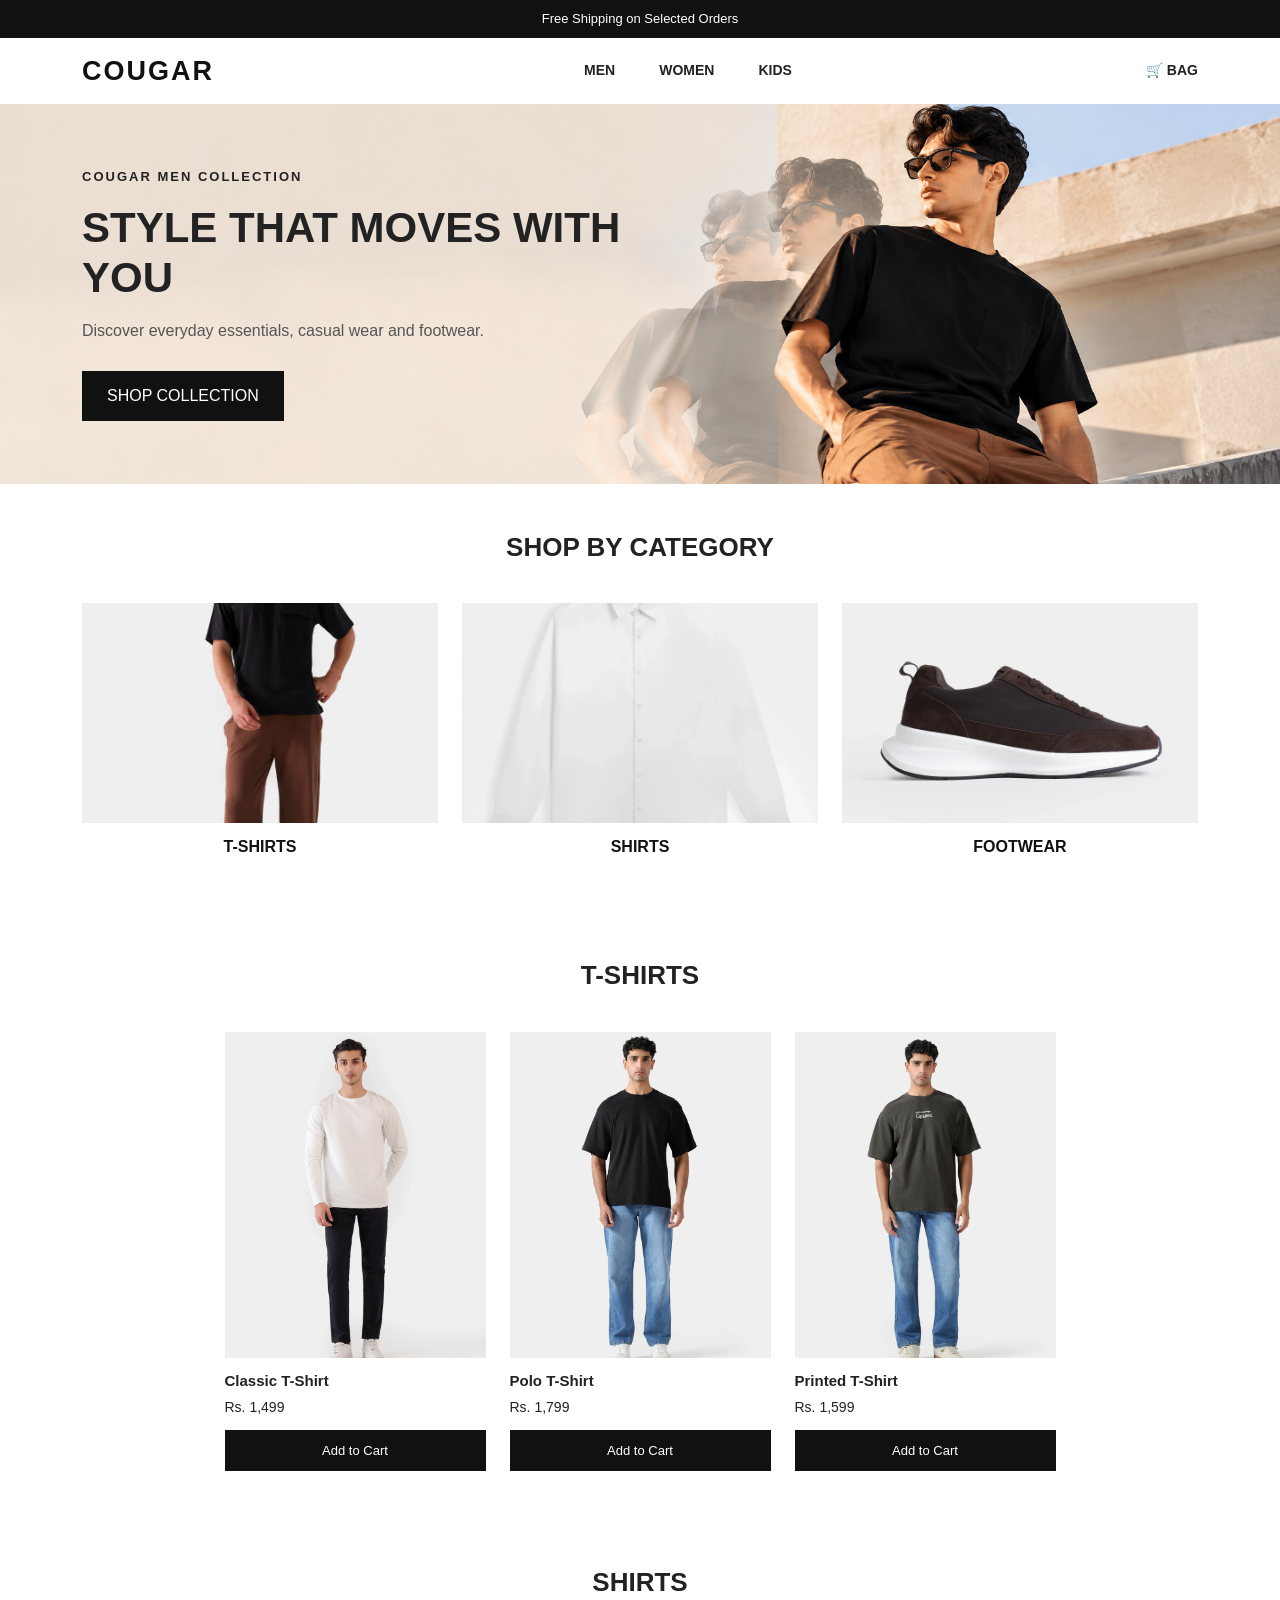
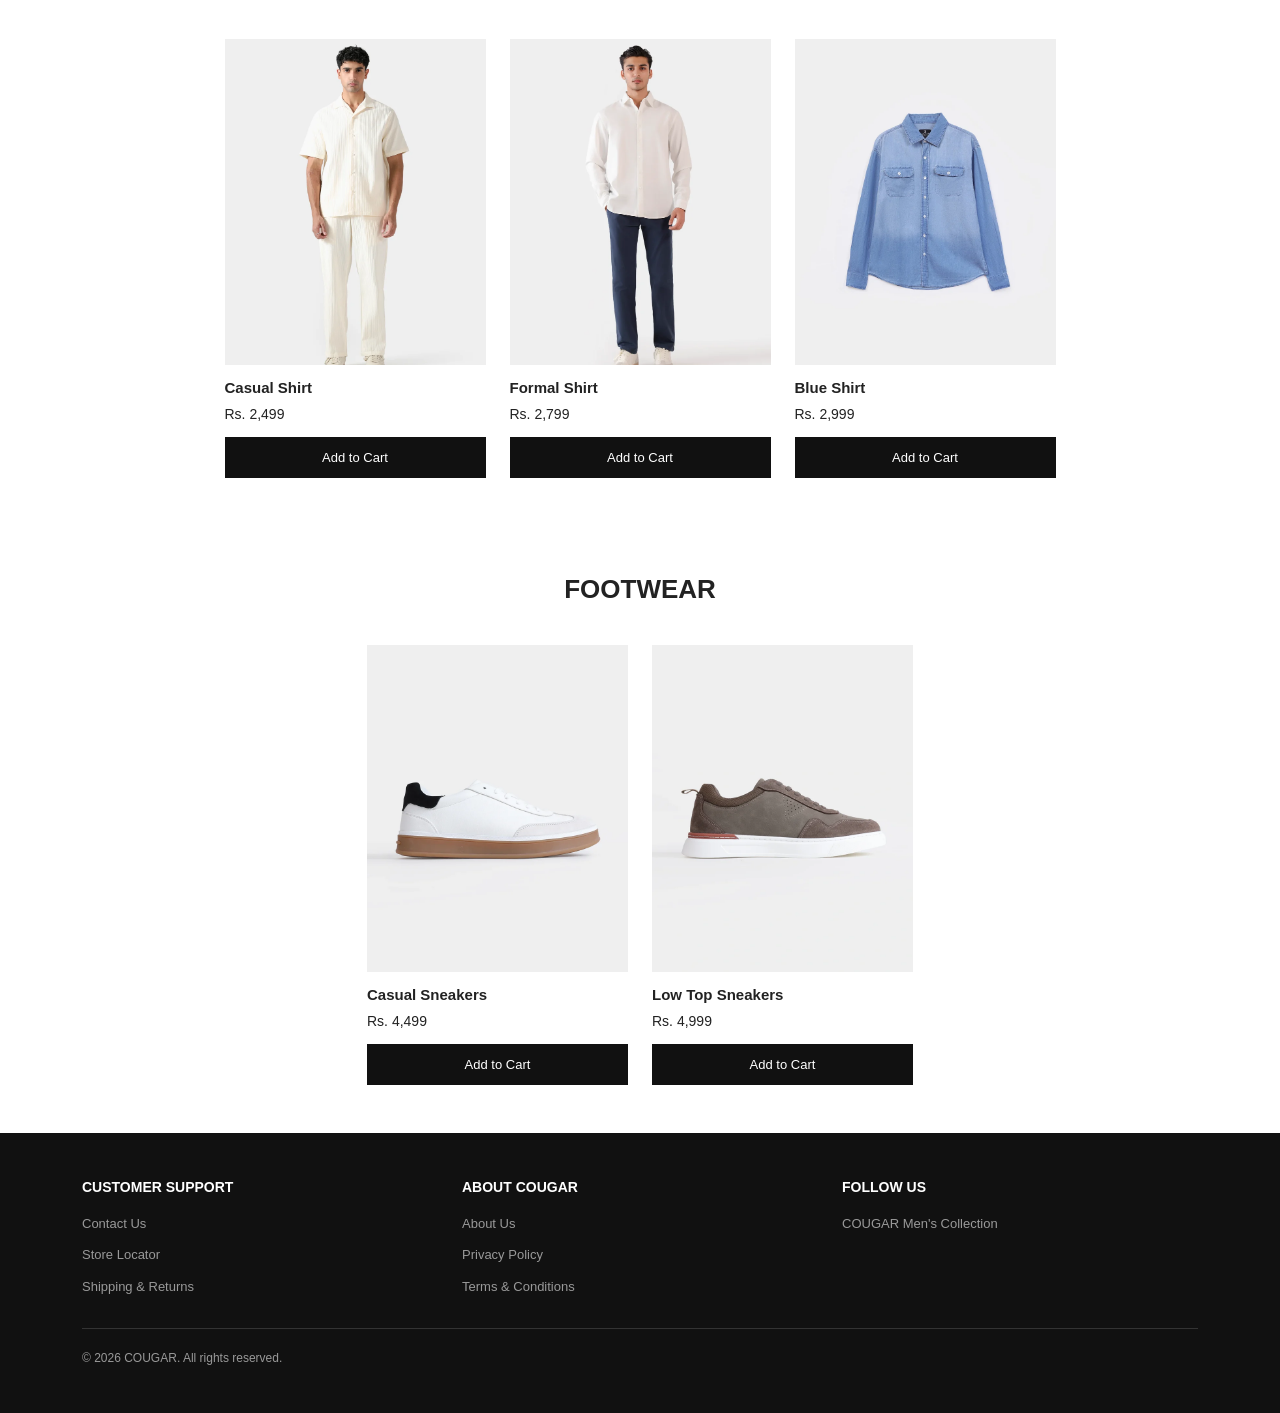
==== midterm-lab-exam/index.html @ 4d38f9f5 "midterm: baseline copy" ====
<!DOCTYPE html>
<html lang="en">
<head>
    <meta charset="UTF-8">
    <meta name="viewport" content="width=device-width, initial-scale=1.0">

    <title>Cougar Men | Online Store</title>

    <!-- Bootstrap CSS -->
    <link
        href="https://cdn.jsdelivr.net/npm/bootstrap@5.3.3/dist/css/bootstrap.min.css"
        rel="stylesheet"
    >

    <!-- Custom CSS -->
    <link rel="stylesheet" href="style.css">
</head>
<body>
    <!-- Announcement Bar -->
    <div class="announcement-bar text-center">
        Free Shipping on Selected Orders
    </div>
<!-- Header -->
<header>
    <nav class="navbar bg-white">
        <div class="container">

            <!-- Website Logo / Name -->
            <a class="navbar-brand fw-bold" href="index.html">
                COUGAR
            </a>

            <!-- Navigation Links -->
            <div class="main-navbar">
                <ul class="navbar-nav">

                    <li class="nav-item">
                        <a class="nav-link" href="#tshirts">MEN</a>

                    </li>

                    <li class="nav-item">
                        <a class="nav-link" href="#">WOMEN</a>
                    </li>

                    <li class="nav-item">
                        <a class="nav-link" href="#">KIDS</a>
                    </li>

                </ul>

                <!-- Cart -->
                <a class="cart-link" href="#" aria-label="Shopping cart">
                    🛒 BAG
                </a>
            </div>

        </div>
    </nav>
</header>

    
<!-- Hero Section -->
<section class="hero-section">
    <div class="container">
        <div class="hero-content">
            <p class="hero-label">COUGAR MEN COLLECTION</p>

            <h1>STYLE THAT MOVES WITH YOU</h1>

            <p class="hero-description">
                Discover everyday essentials, casual wear and footwear.
            </p>

            <a href="#products" class="btn shop-btn">
                SHOP COLLECTION
            </a>
        </div>
    </div>
</section>

<!-- Product Categories -->
<section class="categories-section container py-5" id="products">
    <h2 class="section-heading text-center">SHOP BY CATEGORY</h2>

    <div class="row g-4 mt-3">

        <div class="col-6 col-md-4">
            <!-- T-Shirts -->
            <a href="#tshirts" class="category-card">
                <div class="category-image category-tshirts"></div>
                <h3>T-SHIRTS</h3>
            </a>
        </div>

        <div class="col-6 col-md-4">
            <a href="#shirts" class="category-card">
                <div class="category-image category-shirts"></div>
                <h3>SHIRTS</h3>
            </a>
        </div>

        <div class="col-6 col-md-4">
            <a href="#footwear" class="category-card">
                <div class="category-image category-shoes"></div>
                <h3>FOOTWEAR</h3>
            </a>
        </div>

    </div>
</section>




<!-- T-Shirts Section -->
<section class="products-section container py-5" id="tshirts">
    <h2 class="section-heading text-center">T-SHIRTS</h2>

    <div class="row g-4 mt-3">

        <div class="col-6 col-md-4 col-lg-3">
            <article class="product-card">
                <a href="product.html">
                    <img src="Images/T-shirt.webp"
                         class="product-image" alt="Classic T-Shirt">
                </a>
                <h3>Classic T-Shirt</h3>
                <p>Rs. 1,499</p>
                <button class="add-cart-btn">Add to Cart</button>
            </article>
        </div>

        <div class="col-6 col-md-4 col-lg-3">
            <article class="product-card">
                <img src="Images/T-shirt1.webp" class="product-image" alt="Polo T-Shirt">
                <h3>Polo T-Shirt</h3>
                <p>Rs. 1,799</p>
                <button class="add-cart-btn">Add to Cart</button>
            </article>
        </div>

        <div class="col-6 col-md-4 col-lg-3">
            <article class="product-card">
                <img src="Images/T-shirt2.webp" class="product-image" alt="Printed T-Shirt">
                <h3>Printed T-Shirt</h3>
                <p>Rs. 1,599</p>
                <button class="add-cart-btn">Add to Cart</button>
            </article>
        </div>

    </div>
</section>

<!-- Shirts Section -->
<section class="products-section container py-5" id="shirts">
    <h2 class="section-heading text-center">SHIRTS</h2>

    <div class="row g-4 mt-3">

        <div class="col-6 col-md-4 col-lg-3">
            <article class="product-card">
                <img src="Images/Shirt2.webp" class="product-image" alt="Casual Shirt">
                <h3>Casual Shirt</h3>
                <p>Rs. 2,499</p>
                <button class="add-cart-btn">Add to Cart</button>
            </article>
        </div>

        <div class="col-6 col-md-4 col-lg-3">
            <article class="product-card">
                <img src="Images/Shirt1.webp" class="product-image" alt="Formal Shirt">
                <h3>Formal Shirt</h3>
                <p>Rs. 2,799</p>
                <button class="add-cart-btn">Add to Cart</button>
            </article>
        </div>

        <div class="col-6 col-md-4 col-lg-3">
            <article class="product-card">
                <img src="Images/Shirt.webp" class="product-image" alt="Blue Shirt">
                <h3>Blue Shirt</h3>
                <p>Rs. 2,999</p>
                <button class="add-cart-btn">Add to Cart</button>
            </article>
        </div>

    </div>
</section>

<!-- Footwear Section -->
<section class="products-section container py-5" id="footwear">
    <h2 class="section-heading text-center">FOOTWEAR</h2>

    <div class="row g-4 mt-3">

        <div class="col-6 col-md-4 col-lg-3">
            <article class="product-card">
            <img src="Images/Sneaker.webp" class="product-image" alt="Casual Sneakers">
                <h3>Casual Sneakers</h3>
                <p>Rs. 4,499</p>
                <button class="add-cart-btn">Add to Cart</button>
            </article>
        </div>

        <div class="col-6 col-md-4 col-lg-3">
            <article class="product-card">
                <img src="Images/Sneaker1.webp" class="product-image" alt="Low Top Sneakers">
                <h3>Low Top Sneakers</h3>
                <p>Rs. 4,999</p>
                <button class="add-cart-btn">Add to Cart</button>
            </article>
        </div>

    </div>
</section>

<!-- Footer -->
<footer class="site-footer">
    <div class="container py-4">
        <div class="row g-4">

            <!-- Customer Support -->
            <div class="col-6 col-md-4">
                <h3 class="footer-heading">CUSTOMER SUPPORT</h3>
                <a href="#" class="footer-link">Contact Us</a>
                <a href="#" class="footer-link">Store Locator</a>
                <a href="#" class="footer-link">Shipping & Returns</a>
            </div>

            <!-- About Cougar -->
            <div class="col-6 col-md-4">
                <h3 class="footer-heading">ABOUT COUGAR</h3>
                <a href="#" class="footer-link">About Us</a>
                <a href="#" class="footer-link">Privacy Policy</a>
                <a href="#" class="footer-link">Terms & Conditions</a>
            </div>

            <!-- Copyright -->
            <div class="col-12 col-md-4">
                <h3 class="footer-heading">FOLLOW US</h3>
                <p class="footer-text">COUGAR Men's Collection</p>
            </div>

        </div>

        <div class="footer-bottom">
            <p>&copy; 2026 COUGAR. All rights reserved.</p>
        </div>
    </div>
</footer>

</body>
</html>
---- midterm-lab-exam/style.css ----
/* General page styling */
body {
    margin: 0;
    font-family: Arial, sans-serif;
    color: #222;
}

/* Announcement bar */
.announcement-bar {
    background-color: #111;
    color: white;
    padding: 9px 10px;
    font-size: 13px;
}

/* Website name */
.navbar-brand {
    font-size: 27px;
    letter-spacing: 2px;
    color: #111;
}

/* Navigation links */
.navbar-nav .nav-link {
    color: #222;
    font-size: 14px;
    font-weight: 600;
    margin: 0 10px;
}
/* Hover effect */
.navbar-nav .nav-link:hover {
    color: #777;
}

/* Navbar layout without JavaScript */
.navbar .container {
    display: flex;
    align-items: center;
    justify-content: space-between;
}

.main-navbar {
    display: flex;
    align-items: center;
    flex: 1;
}

.main-navbar .navbar-nav {
    display: flex;
    flex-direction: row;
    gap: 24px;
    margin: 0 auto;
}


/* Mobile navbar */
@media (max-width: 767px) {
    .navbar .container {
        flex-wrap: wrap;
        row-gap: 12px;
    }

    .main-navbar {
        flex-basis: 100%;
        flex-wrap: wrap;
        justify-content: space-between;
        gap: 10px;
    }

    .main-navbar .navbar-nav {
        flex-wrap: wrap;
        gap: 12px;
    }

    .main-navbar .nav-link {
        padding: 6px 0;
    }
}

/* Cart link */
.cart-link {
    text-decoration: none;
    color: #222;
    font-size: 14px;
    font-weight: 600;
    white-space: nowrap;
}


/* Hero section */

.hero-section {
    background-image: url("Images/Hero.png");
    background-size: cover;
    background-position: center;
    background-repeat: no-repeat;
    min-height: 380px;
    padding: 50px 0;

    display: flex;
    align-items: center;
}


.hero-content {
    max-width: 600px;
}

.hero-label {
    font-size: 13px;
    font-weight: bold;
    letter-spacing: 2px;
}

.hero-content h1 {
    font-size: 42px;
    font-weight: 800;
    margin: 15px 0;
}

.hero-description {
    font-size: 16px;
    color: #555;
}

.shop-btn {
    background-color: #111;
    color: white;
    padding: 12px 24px;
    border-radius: 0;
    margin-top: 12px;
}

.shop-btn:hover {
    background-color: #444;
    color: white;
}

/* Category section */
.section-heading {
    font-size: 26px;
    font-weight: bold;
}

.category-card {
    display: block;
    color: #111;
    text-decoration: none;
    text-align: center;
}


.category-image {
    height: 220px;
    background-color: #eee;
    background-size: 100%;
    background-repeat: no-repeat;
    background-position: center;
    transition: background-size 0.4s ease;
}

.category-card:hover .category-image {
    background-size: 90%;
}

.category-tshirts {
    background-image: url("Images/T-shirt(C).webp");
}

.category-shirts {
    background-image: url("Images/Shirt(C).webp");
}

.category-shoes {
    background-image: url("Images/Sneaker(C).webp");
}

.category-card h3 {
    font-size: 16px;
    font-weight: bold;
    margin-top: 14px;
}



/* Responsive adjustments */
@media (max-width: 767px) {
    .hero-section {
        padding: 65px 0;
        min-height: 300px;
    }

    .hero-content h1 {
        font-size: 30px;
    }

    .hero-description {
        font-size: 14px;
    }

    .category-image {
        height: 170px;
    }

    .section-heading {
        font-size: 22px;
    }
}


/* Product listing section */
.products-section {
    padding-top: 40px;
    padding-bottom: 60px;
}

/* Individual product card */
.product-card {
    height: 100%;
    text-align: left;
}

/* Product image */
.product-image {
    display: block;
    width: 100%;
    aspect-ratio: 4 / 5;
    object-fit: cover;
    margin-bottom: 14px;
    transition: opacity 0.3s ease;
}

.product-image:hover {
    opacity: 0.8;
}

/* Product name */
.product-card h3 {
    font-size: 15px;
    font-weight: 600;
    margin-bottom: 7px;
}

/* Product price */
.product-card p {
    font-size: 14px;
    margin-bottom: 12px;
}

/* Add to Cart button */
.add-cart-btn {
    width: 100%;
    border: 1px solid #111;
    border-radius: 0;
    background-color: #111;
    color: white;
    padding: 10px 8px;
    font-size: 13px;
}

.add-cart-btn:hover {
    background-color: white;
    color: #111;
}

/* Mobile adjustments */
@media (max-width: 575px) {
    .product-card h3 {
        font-size: 13px;
    }

    .add-cart-btn {
        font-size: 12px;
        padding: 8px 4px;
    }
}

/* Center product cards under each heading */
.products-section .row {
    justify-content: center;
}


/* Product detail page */
.detail-product-image {
    display: block;
    width: 100%;
    max-height: 600px;
    object-fit: contain;
    background-color: #f5f5f5;
}

.product-category-label {
    font-size: 12px;
    letter-spacing: 1.5px;
    color: #666;
    margin-bottom: 14px;
}

.detail-product-title {
    font-size: 32px;
    font-weight: 700;
    margin-bottom: 12px;
}

.detail-product-price {
    font-size: 21px;
    font-weight: 600;
    margin-bottom: 20px;
}

.detail-product-description {
    line-height: 1.8;
    color: #555;
    margin-bottom: 24px;
}

.quantity-label {
    display: block;
    font-size: 14px;
    font-weight: 600;
    margin-bottom: 8px;
}

.quantity-select {
    display: block;
    width: 100%;
    max-width: 120px;
    padding: 10px;
    border: 1px solid #aaa;
    background-color: white;
    margin-bottom: 20px;
}

.detail-cart-btn {
    display: block;
    max-width: 400px;
    padding: 14px;
    margin-bottom: 18px;
}

.back-to-shop {
    display: inline-block;
    color: #222;
    text-decoration: none;
    font-size: 14px;
}

.back-to-shop:hover {
    text-decoration: underline;
}

.site-footer {
    padding: 22px 12px;
    background-color: #111;
    color: white;
    font-size: 13px;
    margin: 0;
}
    

@media (max-width: 767px) {
    .detail-product-title {
        font-size: 26px;
    }

    .product-detail-section {
        padding-top: 25px !important;
    }
}

.footer-heading {
    font-size: 14px;
    font-weight: 600;
    margin-bottom: 18px;
}

.footer-link {
    display: block;
    color: #999;
    text-decoration: none;
    font-size: 13px;
    margin-bottom: 12px;
}

.footer-link:hover {
    color: white;
}

.footer-text {
    color: #999;
    font-size: 13px;
}

.footer-bottom {
    border-top: 1px solid #333;
    margin-top: 20px;
    padding-top: 20px;
    color: #999;
    font-size: 12px;
}

.footer-bottom p {
    margin-bottom: 0;
}
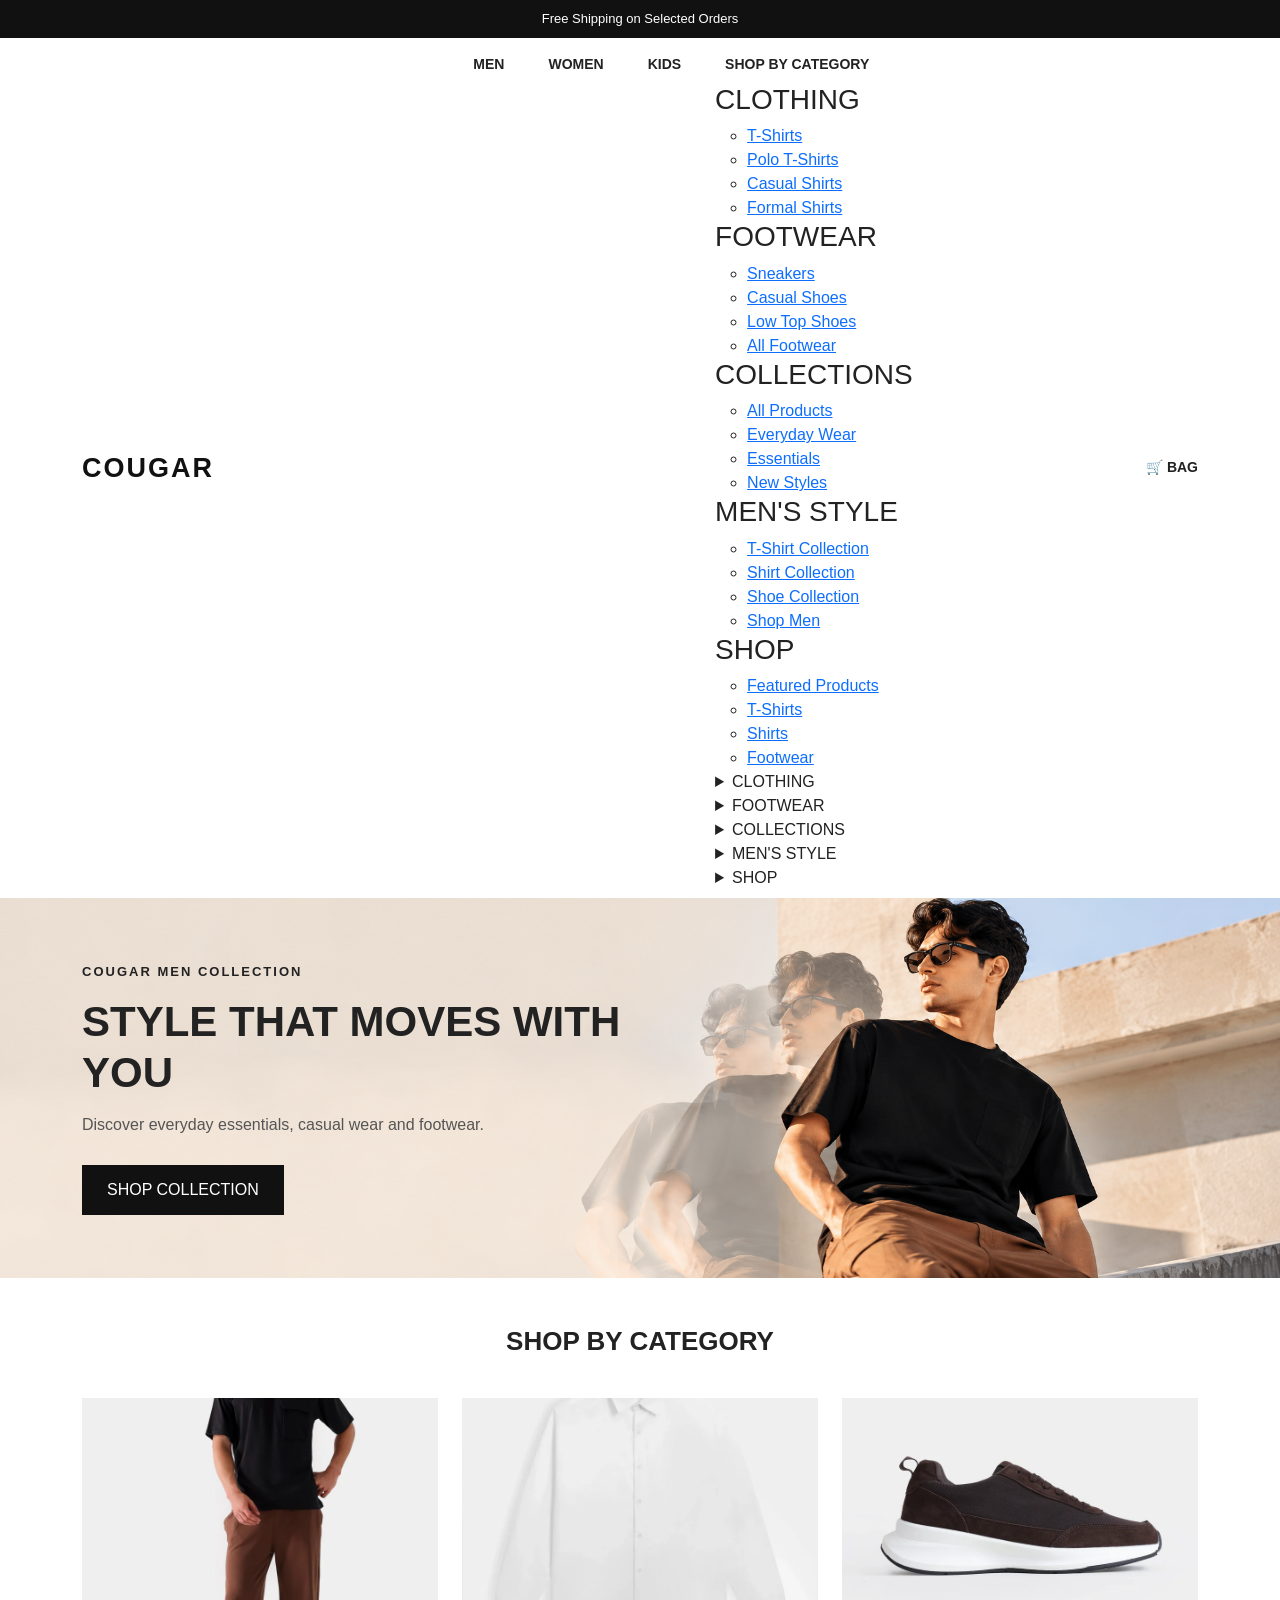
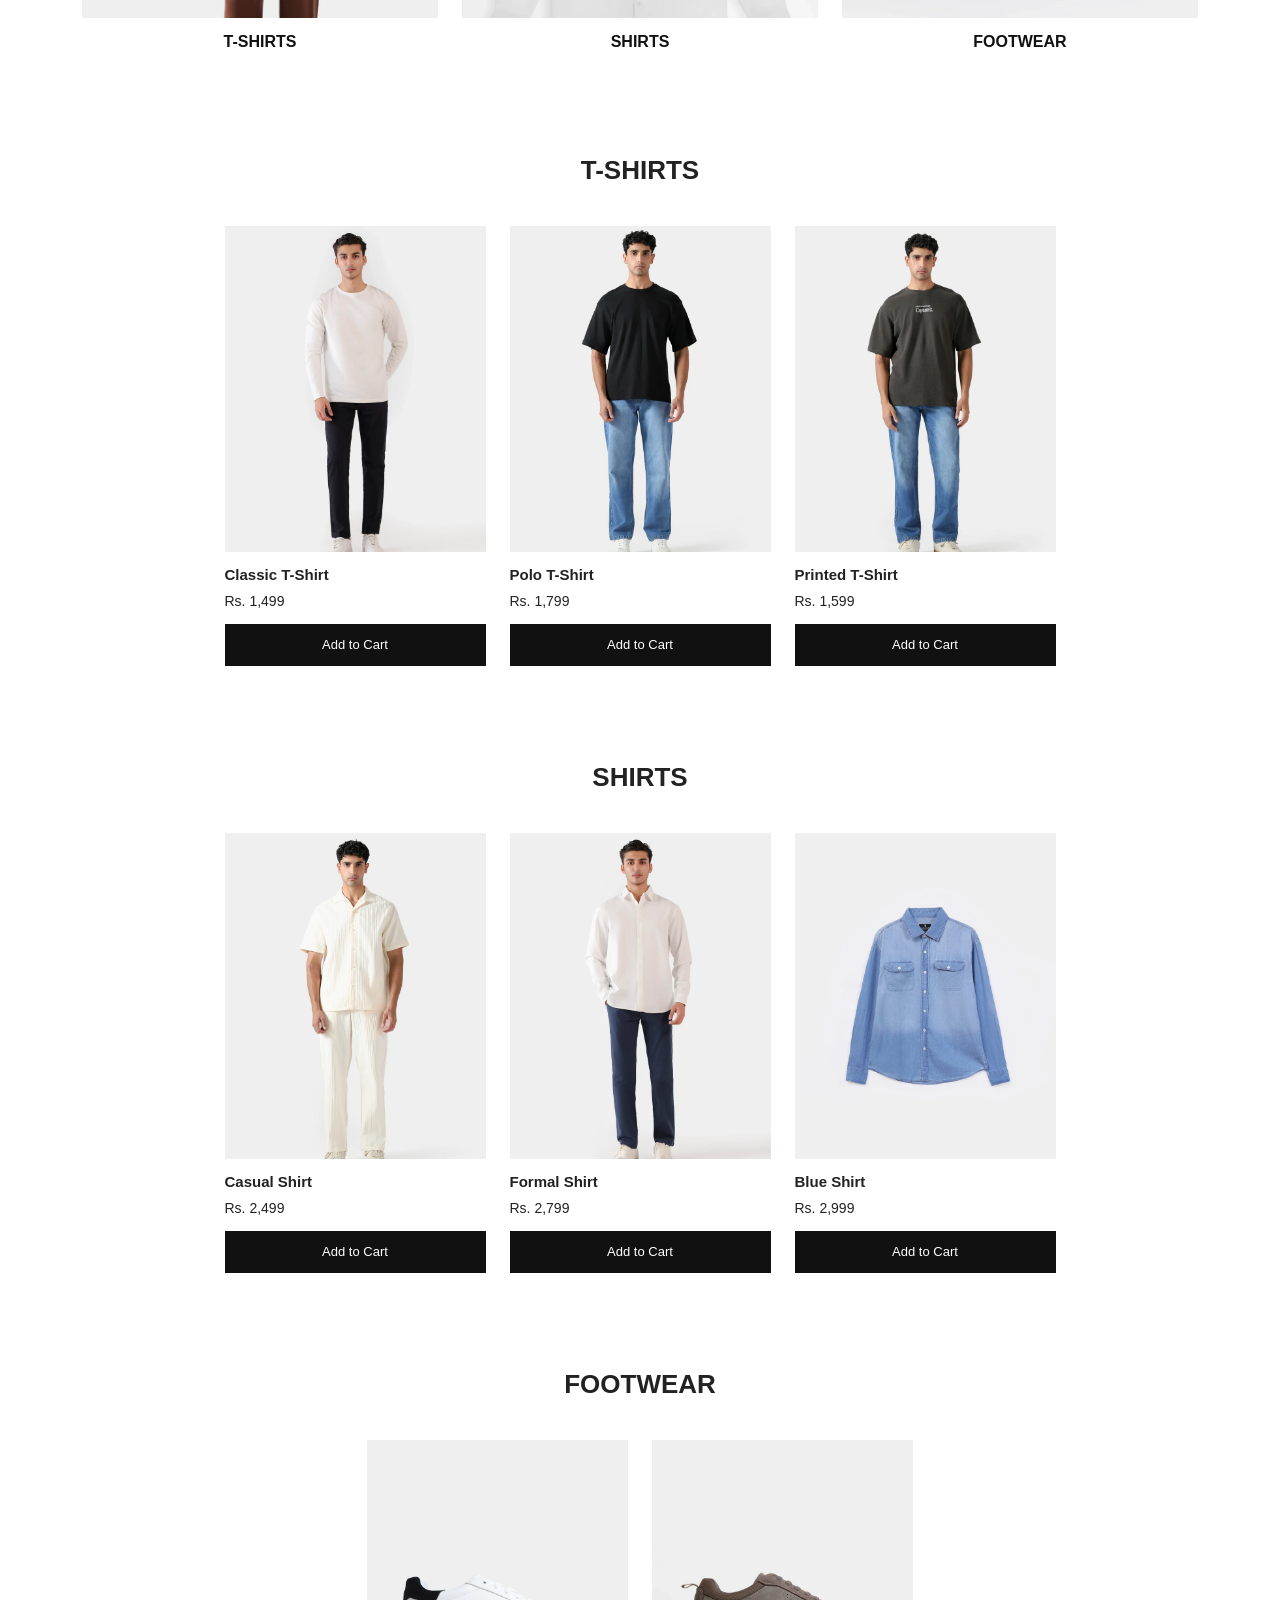
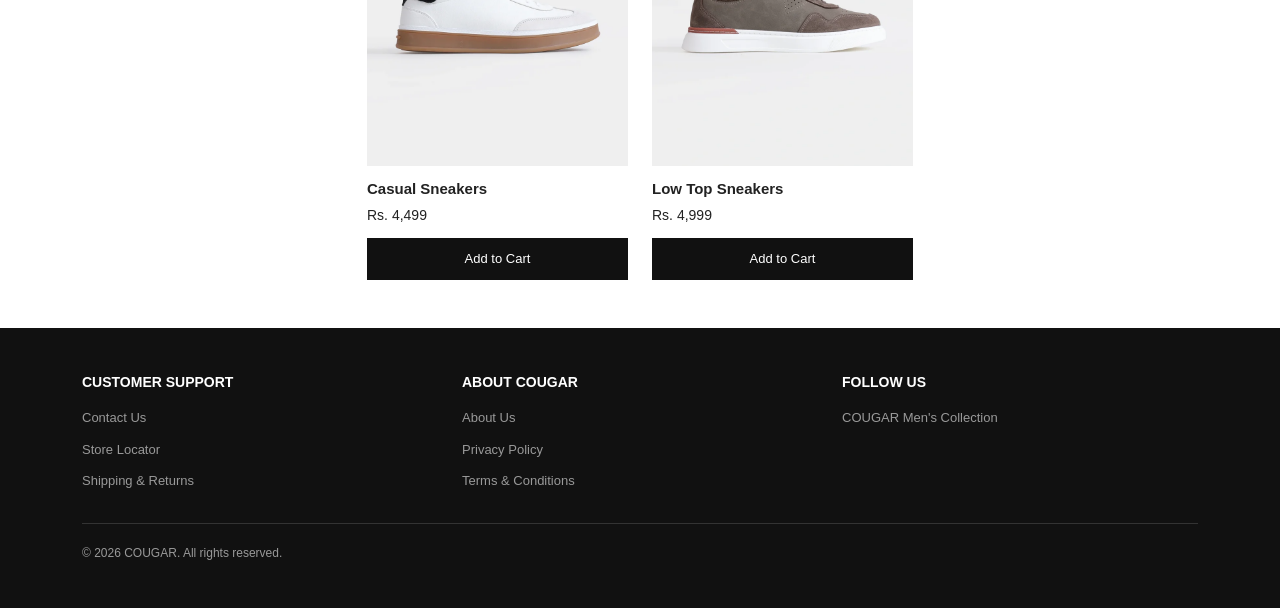
==== commit d556a34b: "midterm: add mega-menu structure" ====
--- a/midterm-lab-exam/index.html
+++ b/midterm-lab-exam/index.html
@@ -20,23 +20,23 @@
     <div class="announcement-bar text-center">
         Free Shipping on Selected Orders
     </div>
+
 <!-- Header -->
 <header>
     <nav class="navbar bg-white">
         <div class="container">
 
-            <!-- Website Logo / Name -->
+            <!-- Website Logo -->
             <a class="navbar-brand fw-bold" href="index.html">
                 COUGAR
             </a>
 
-            <!-- Navigation Links -->
+            <!-- Navigation -->
             <div class="main-navbar">
                 <ul class="navbar-nav">
 
                     <li class="nav-item">
                         <a class="nav-link" href="#tshirts">MEN</a>
-
                     </li>
 
                     <li class="nav-item">
@@ -47,10 +47,128 @@
                         <a class="nav-link" href="#">KIDS</a>
                     </li>
 
+                    <!-- Mega-menu -->
+                    <li class="nav-item mega-menu-item">
+                        <a class="nav-link" href="#shop-categories">
+                            SHOP BY CATEGORY
+                        </a>
+
+                        <!-- Desktop mega-menu -->
+                        <div class="mega-menu-panel" id="shop-categories">
+
+                            <div class="mega-menu-column">
+                                <h3>CLOTHING</h3>
+                                <ul>
+                                    <li><a href="#tshirts">T-Shirts</a></li>
+                                    <li><a href="#tshirts">Polo T-Shirts</a></li>
+                                    <li><a href="#shirts">Casual Shirts</a></li>
+                                    <li><a href="#shirts">Formal Shirts</a></li>
+                                </ul>
+                            </div>
+
+                            <div class="mega-menu-column">
+                                <h3>FOOTWEAR</h3>
+                                <ul>
+                                    <li><a href="#footwear">Sneakers</a></li>
+                                    <li><a href="#footwear">Casual Shoes</a></li>
+                                    <li><a href="#footwear">Low Top Shoes</a></li>
+                                    <li><a href="#footwear">All Footwear</a></li>
+                                </ul>
+                            </div>
+
+                            <div class="mega-menu-column">
+                                <h3>COLLECTIONS</h3>
+                                <ul>
+                                    <li><a href="#products">All Products</a></li>
+                                    <li><a href="#tshirts">Everyday Wear</a></li>
+                                    <li><a href="#shirts">Essentials</a></li>
+                                    <li><a href="#footwear">New Styles</a></li>
+                                </ul>
+                            </div>
+
+                            <div class="mega-menu-column">
+                                <h3>MEN'S STYLE</h3>
+                                <ul>
+                                    <li><a href="#tshirts">T-Shirt Collection</a></li>
+                                    <li><a href="#shirts">Shirt Collection</a></li>
+                                    <li><a href="#footwear">Shoe Collection</a></li>
+                                    <li><a href="#products">Shop Men</a></li>
+                                </ul>
+                            </div>
+
+                            <div class="mega-menu-column">
+                                <h3>SHOP</h3>
+                                <ul>
+                                    <li><a href="#products">Featured Products</a></li>
+                                    <li><a href="#tshirts">T-Shirts</a></li>
+                                    <li><a href="#shirts">Shirts</a></li>
+                                    <li><a href="#footwear">Footwear</a></li>
+                                </ul>
+                            </div>
+
+                        </div>
+
+                        <!-- Mobile accordion -->
+                        <div class="mega-menu-mobile">
+
+                            <details>
+                                <summary>CLOTHING</summary>
+                                <ul>
+                                    <li><a href="#tshirts">T-Shirts</a></li>
+                                    <li><a href="#tshirts">Polo T-Shirts</a></li>
+                                    <li><a href="#shirts">Casual Shirts</a></li>
+                                    <li><a href="#shirts">Formal Shirts</a></li>
+                                </ul>
+                            </details>
+
+                            <details>
+                                <summary>FOOTWEAR</summary>
+                                <ul>
+                                    <li><a href="#footwear">Sneakers</a></li>
+                                    <li><a href="#footwear">Casual Shoes</a></li>
+                                    <li><a href="#footwear">Low Top Shoes</a></li>
+                                    <li><a href="#footwear">All Footwear</a></li>
+                                </ul>
+                            </details>
+
+                            <details>
+                                <summary>COLLECTIONS</summary>
+                                <ul>
+                                    <li><a href="#products">All Products</a></li>
+                                    <li><a href="#tshirts">Everyday Wear</a></li>
+                                    <li><a href="#shirts">Essentials</a></li>
+                                    <li><a href="#footwear">New Styles</a></li>
+                                </ul>
+                            </details>
+
+                            <details>
+                                <summary>MEN'S STYLE</summary>
+                                <ul>
+                                    <li><a href="#tshirts">T-Shirt Collection</a></li>
+                                    <li><a href="#shirts">Shirt Collection</a></li>
+                                    <li><a href="#footwear">Shoe Collection</a></li>
+                                    <li><a href="#products">Shop Men</a></li>
+                                </ul>
+                            </details>
+
+                            <details>
+                                <summary>SHOP</summary>
+                                <ul>
+                                    <li><a href="#products">Featured Products</a></li>
+                                    <li><a href="#tshirts">T-Shirts</a></li>
+                                    <li><a href="#shirts">Shirts</a></li>
+                                    <li><a href="#footwear">Footwear</a></li>
+                                </ul>
+                            </details>
+
+                        </div>
+                    </li>
+
                 </ul>
 
                 <!-- Cart -->
-                <a class="cart-link" href="#" aria-label="Shopping cart">
+                <a class="cart-link" href="checkout.html"
+                   aria-label="Shopping cart">
                     🛒 BAG
                 </a>
             </div>
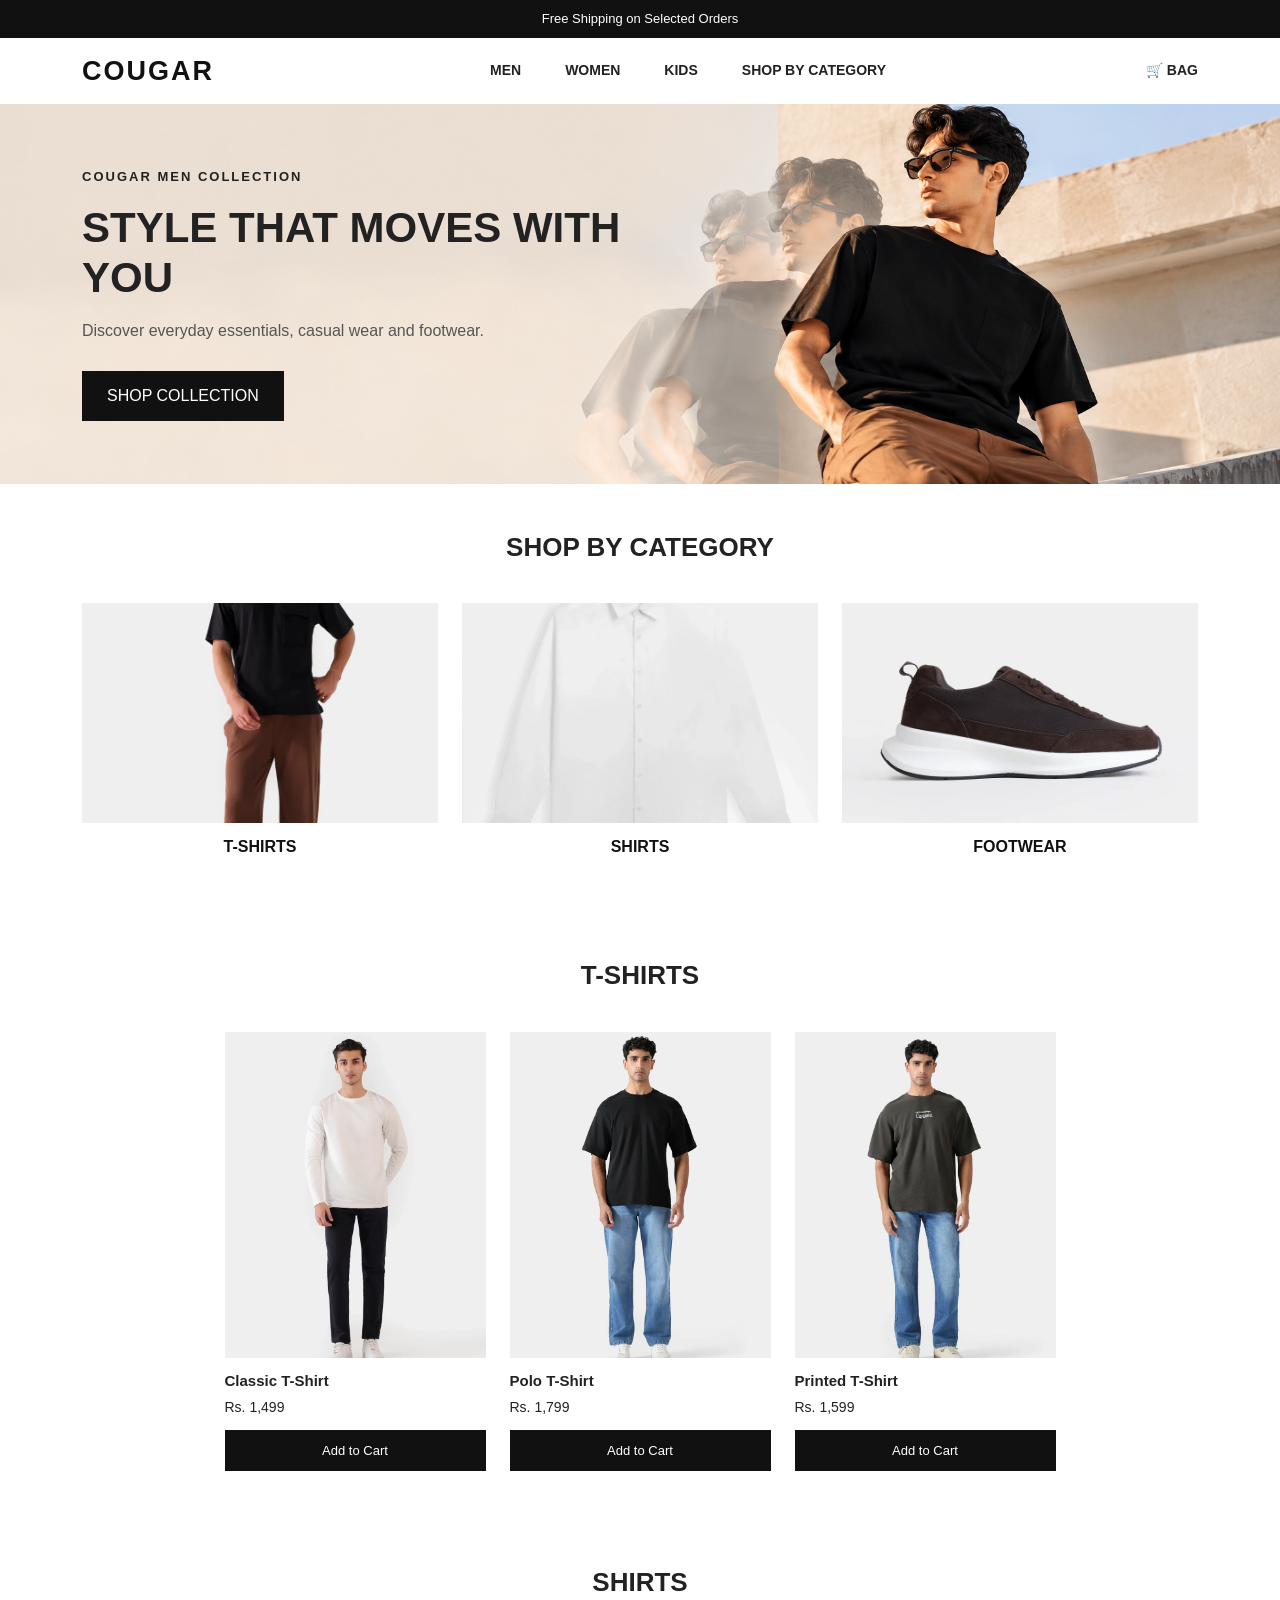
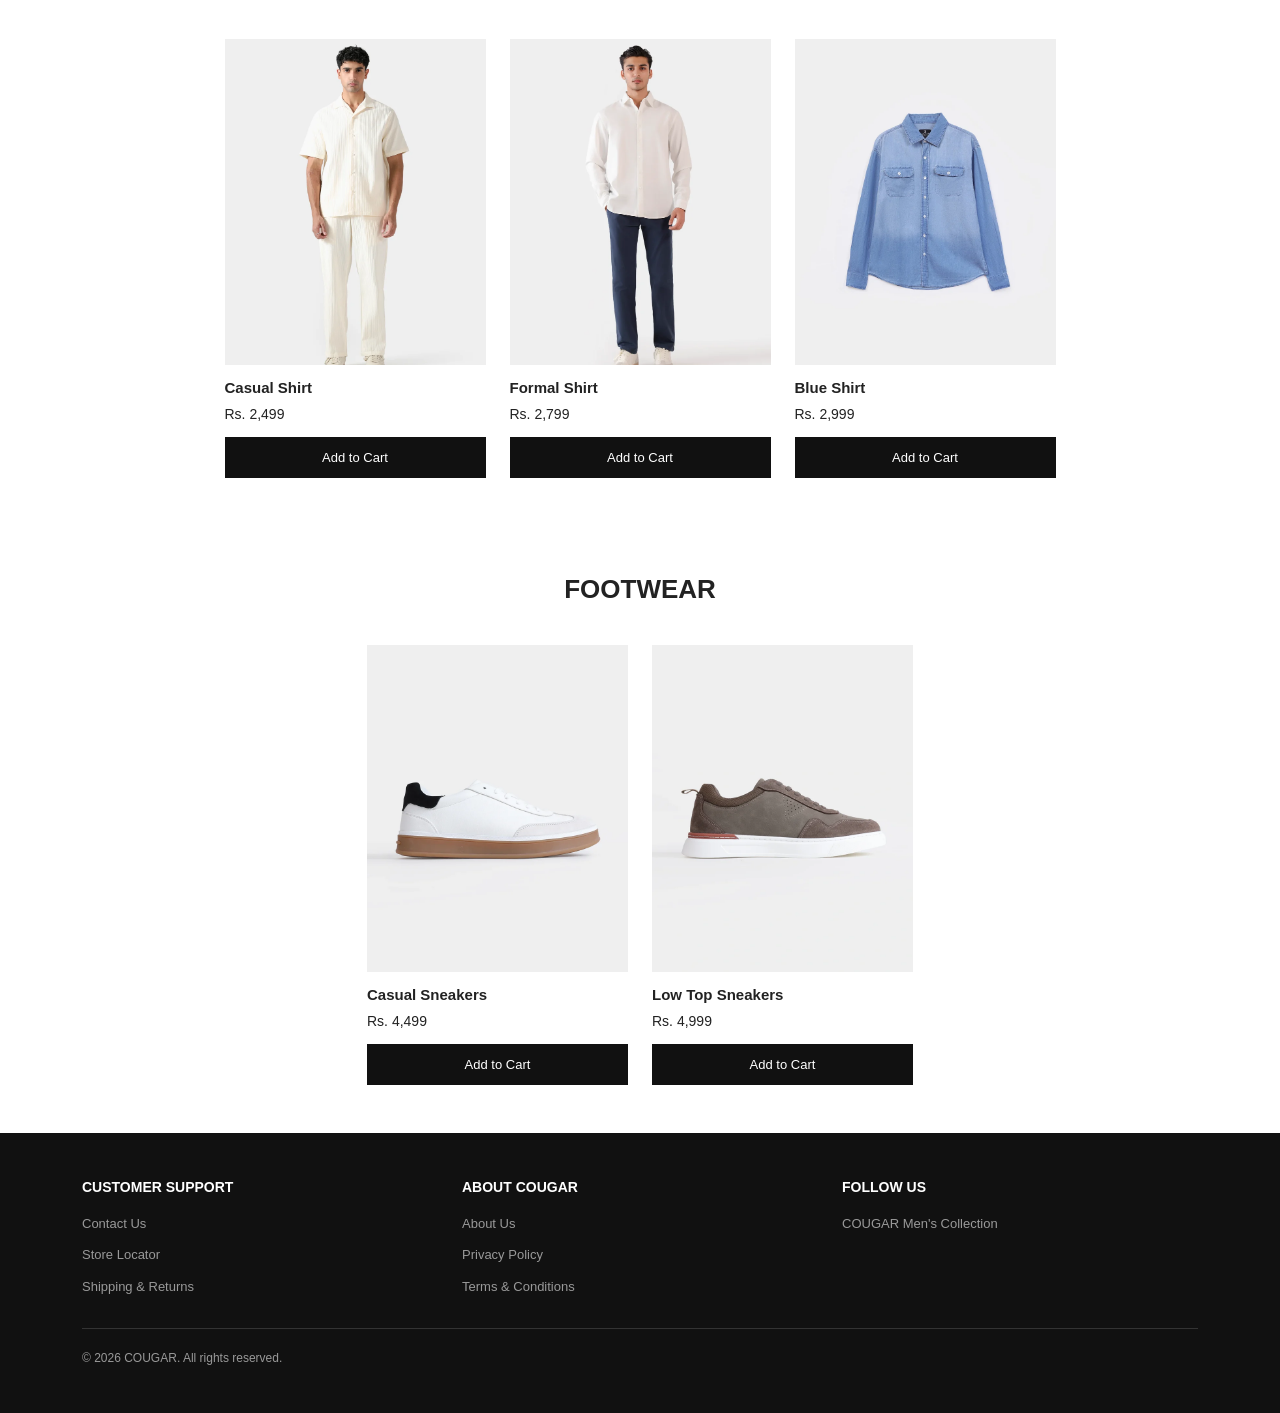
==== commit a8c26f0e: "midterm: complete task 1 mega-menu" ====
--- a/midterm-lab-exam/index.html
+++ b/midterm-lab-exam/index.html
@@ -30,6 +30,12 @@
             <a class="navbar-brand fw-bold" href="index.html">
                 COUGAR
             </a>
+            <!-- CSS-only hamburger toggle -->
+                <input type="checkbox" id="menu-toggle" class="menu-toggle">
+
+                <label for="menu-toggle" class="hamburger" aria-label="Toggle navigation">
+                    ☰
+                </label>
 
             <!-- Navigation -->
             <div class="main-navbar">
--- a/midterm-lab-exam/style.css
+++ b/midterm-lab-exam/style.css
@@ -28,12 +28,18 @@
     font-weight: 600;
     margin: 0 10px;
 }
+
 /* Hover effect */
 .navbar-nav .nav-link:hover {
     color: #777;
 }
 
-/* Navbar layout without JavaScript */
+/* Navbar layout */
+.navbar {
+    position: relative;
+    z-index: 1000;
+}
+
 .navbar .container {
     display: flex;
     align-items: center;
@@ -53,29 +59,16 @@
     margin: 0 auto;
 }
 
-
-/* Mobile navbar */
-@media (max-width: 767px) {
-    .navbar .container {
-        flex-wrap: wrap;
-        row-gap: 12px;
-    }
-
-    .main-navbar {
-        flex-basis: 100%;
-        flex-wrap: wrap;
-        justify-content: space-between;
-        gap: 10px;
-    }
-
-    .main-navbar .navbar-nav {
-        flex-wrap: wrap;
-        gap: 12px;
-    }
-
-    .main-navbar .nav-link {
-        padding: 6px 0;
-    }
+/* Hamburger button: hidden on desktop */
+.menu-toggle {
+    display: none;
+}
+
+.hamburger {
+    display: none;
+    font-size: 28px;
+    cursor: pointer;
+    color: #111;
 }
 
 /* Cart link */
@@ -87,9 +80,7 @@
     white-space: nowrap;
 }
 
-
 /* Hero section */
-
 .hero-section {
     background-image: url("Images/Hero.png");
     background-size: cover;
@@ -97,11 +88,9 @@
     background-repeat: no-repeat;
     min-height: 380px;
     padding: 50px 0;
-
     display: flex;
     align-items: center;
 }
-
 
 .hero-content {
     max-width: 600px;
@@ -149,7 +138,6 @@
     text-decoration: none;
     text-align: center;
 }
-
 
 .category-image {
     height: 220px;
@@ -182,46 +170,17 @@
     margin-top: 14px;
 }
 
-
-
-/* Responsive adjustments */
-@media (max-width: 767px) {
-    .hero-section {
-        padding: 65px 0;
-        min-height: 300px;
-    }
-
-    .hero-content h1 {
-        font-size: 30px;
-    }
-
-    .hero-description {
-        font-size: 14px;
-    }
-
-    .category-image {
-        height: 170px;
-    }
-
-    .section-heading {
-        font-size: 22px;
-    }
-}
-
-
 /* Product listing section */
 .products-section {
     padding-top: 40px;
     padding-bottom: 60px;
 }
 
-/* Individual product card */
 .product-card {
     height: 100%;
     text-align: left;
 }
 
-/* Product image */
 .product-image {
     display: block;
     width: 100%;
@@ -235,20 +194,17 @@
     opacity: 0.8;
 }
 
-/* Product name */
 .product-card h3 {
     font-size: 15px;
     font-weight: 600;
     margin-bottom: 7px;
 }
 
-/* Product price */
 .product-card p {
     font-size: 14px;
     margin-bottom: 12px;
 }
 
-/* Add to Cart button */
 .add-cart-btn {
     width: 100%;
     border: 1px solid #111;
@@ -264,23 +220,9 @@
     color: #111;
 }
 
-/* Mobile adjustments */
-@media (max-width: 575px) {
-    .product-card h3 {
-        font-size: 13px;
-    }
-
-    .add-cart-btn {
-        font-size: 12px;
-        padding: 8px 4px;
-    }
-}
-
-/* Center product cards under each heading */
 .products-section .row {
     justify-content: center;
 }
-
 
 /* Product detail page */
 .detail-product-image {
@@ -351,6 +293,7 @@
     text-decoration: underline;
 }
 
+/* Footer */
 .site-footer {
     padding: 22px 12px;
     background-color: #111;
@@ -358,17 +301,6 @@
     font-size: 13px;
     margin: 0;
 }
-    
-
-@media (max-width: 767px) {
-    .detail-product-title {
-        font-size: 26px;
-    }
-
-    .product-detail-section {
-        padding-top: 25px !important;
-    }
-}
 
 .footer-heading {
     font-size: 14px;
@@ -404,3 +336,182 @@
 .footer-bottom p {
     margin-bottom: 0;
 }
+
+/* Mega-menu */
+.mega-menu-item {
+    position: static;
+}
+
+.mega-menu-panel {
+    display: none;
+    position: absolute;
+    top: 100%;
+    left: 0;
+    width: 100%;
+    background-color: white;
+    padding: 30px;
+    grid-template-columns: repeat(5, minmax(0, 1fr));
+    gap: 24px;
+    box-shadow: 0 8px 15px rgba(0, 0, 0, 0.12);
+    z-index: 1050;
+}
+
+/* Open on hover or keyboard focus */
+.mega-menu-item:hover .mega-menu-panel,
+.mega-menu-item:focus-within .mega-menu-panel {
+    display: grid;
+}
+
+.mega-menu-column h3 {
+    font-size: 15px;
+    font-weight: bold;
+    margin-bottom: 16px;
+}
+
+.mega-menu-column ul,
+.mega-menu-mobile ul {
+    list-style: none;
+    padding: 0;
+    margin: 0;
+}
+
+.mega-menu-column li {
+    margin-bottom: 12px;
+}
+
+.mega-menu-column a,
+.mega-menu-mobile a {
+    color: #444;
+    text-decoration: none;
+    font-size: 14px;
+}
+
+.mega-menu-column a:hover,
+.mega-menu-mobile a:hover {
+    color: hsl(200, 70%, 45%);
+    text-decoration: underline;
+}
+
+/* Mobile accordion hidden on desktop */
+.mega-menu-mobile {
+    display: none;
+}
+
+/* Responsive adjustments */
+@media (max-width: 679px) {
+
+    /* Hero */
+    .hero-section {
+        padding: 65px 0;
+        min-height: 300px;
+    }
+
+    .hero-content h1 {
+        font-size: 30px;
+    }
+
+    .hero-description {
+        font-size: 14px;
+    }
+
+    /* Categories */
+    .category-image {
+        height: 170px;
+    }
+
+    .section-heading {
+        font-size: 22px;
+    }
+
+    /* Product detail */
+    .detail-product-title {
+        font-size: 26px;
+    }
+
+    .product-detail-section {
+        padding-top: 25px !important;
+    }
+
+    /* Hamburger navbar */
+    .navbar .container {
+        flex-wrap: wrap;
+        row-gap: 12px;
+    }
+
+    .hamburger {
+        display: block;
+    }
+
+    .main-navbar {
+        display: none;
+        width: 100%;
+        flex-basis: 100%;
+    }
+
+    /* Checkbox opens menu without JavaScript */
+    .menu-toggle:checked ~ .main-navbar {
+        display: flex;
+        flex-direction: column;
+        align-items: stretch;
+    }
+
+    .main-navbar .navbar-nav {
+        display: flex;
+        flex-direction: column;
+        width: 100%;
+        gap: 0;
+        margin: 0;
+    }
+
+    .main-navbar .nav-link {
+        padding: 8px 0;
+    }
+
+    /* Hide desktop mega-menu on mobile */
+    .mega-menu-panel,
+    .mega-menu-item:hover .mega-menu-panel,
+    .mega-menu-item:focus-within .mega-menu-panel {
+        display: none !important;
+    }
+
+    /* Show mobile accordion */
+    .mega-menu-item {
+        width: 100%;
+    }
+
+    .mega-menu-mobile {
+        display: block;
+        width: 100%;
+    }
+
+    .mega-menu-mobile details {
+        padding: 10px 0;
+        border-bottom: 1px solid #ddd;
+    }
+
+    .mega-menu-mobile summary {
+        cursor: pointer;
+        font-weight: 600;
+        font-size: 14px;
+    }
+
+    .mega-menu-mobile ul {
+        padding: 10px 0 0 16px;
+    }
+
+    .mega-menu-mobile li {
+        padding: 6px 0;
+    }
+}
+
+/* Small mobile screens */
+@media (max-width: 575px) {
+    .product-card h3 {
+        font-size: 13px;
+    }
+
+    .add-cart-btn {
+        font-size: 12px;
+        padding: 8px 4px;
+    }
+}
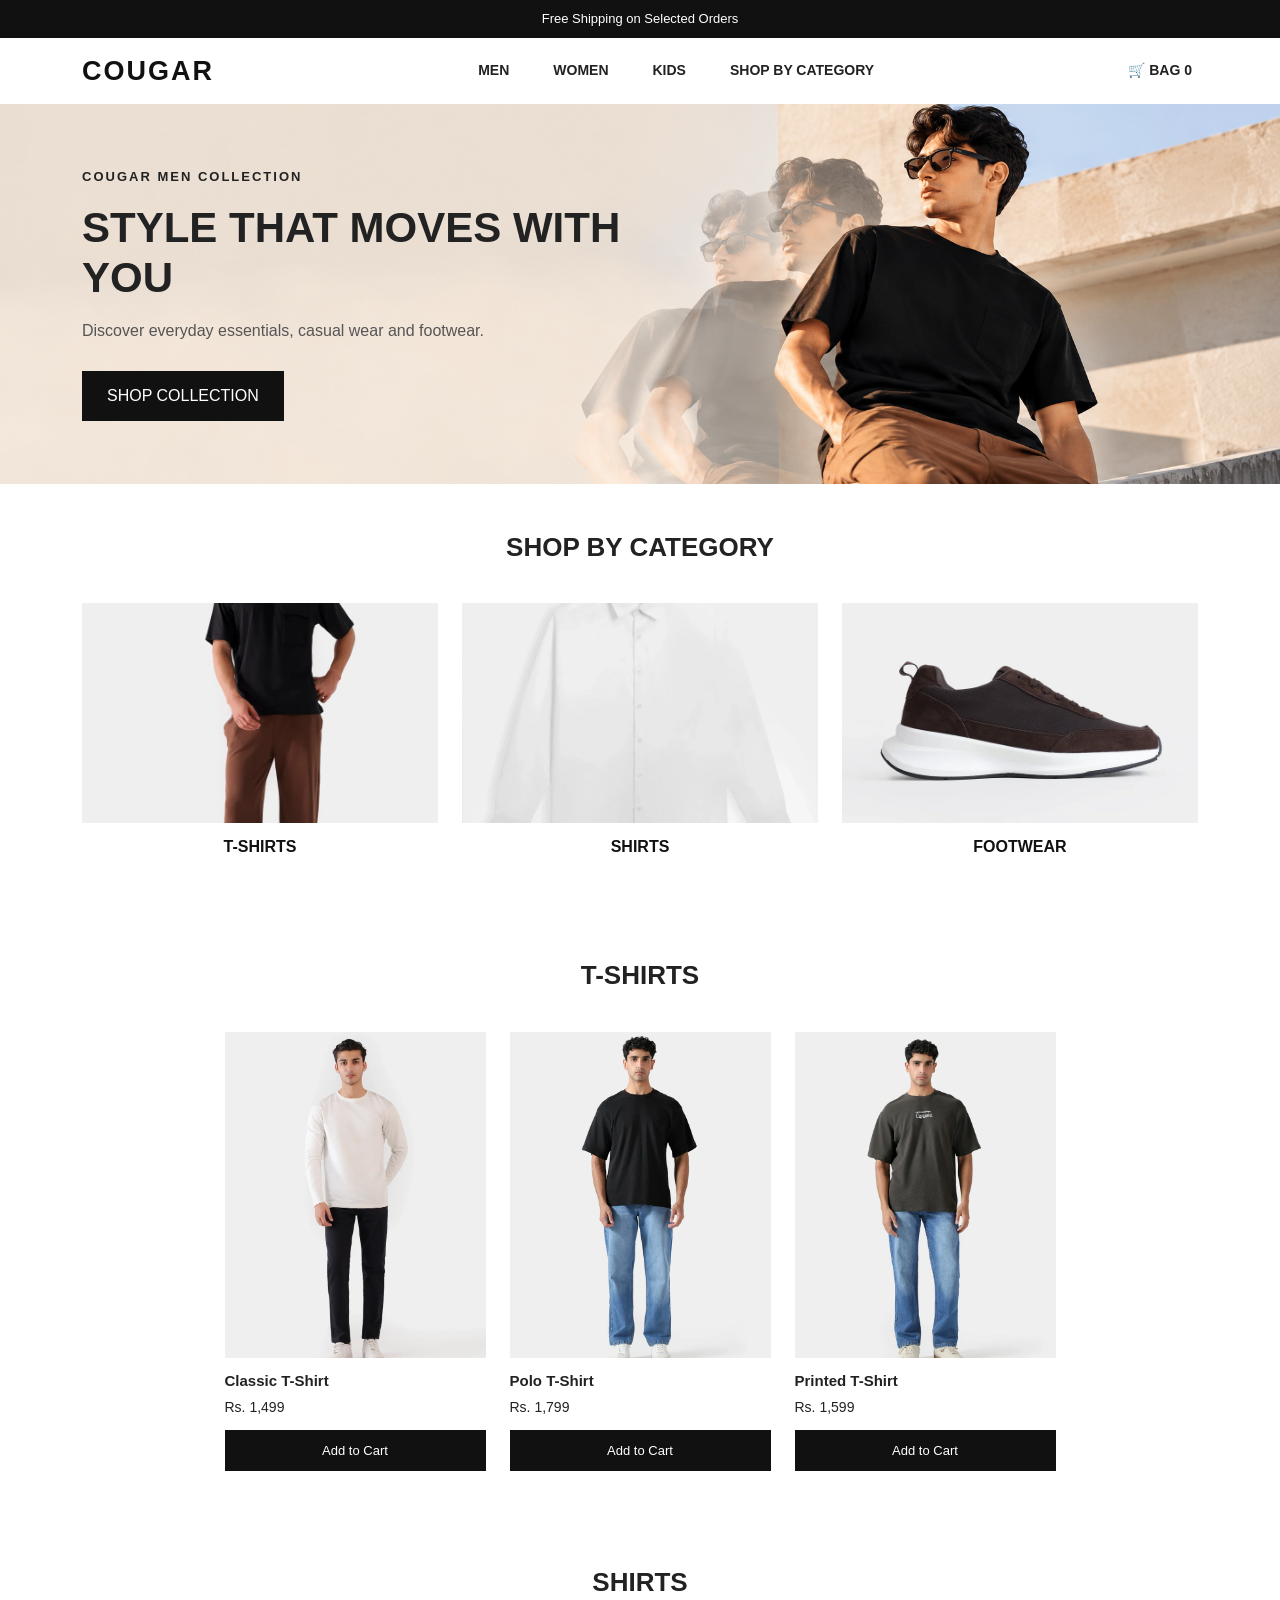
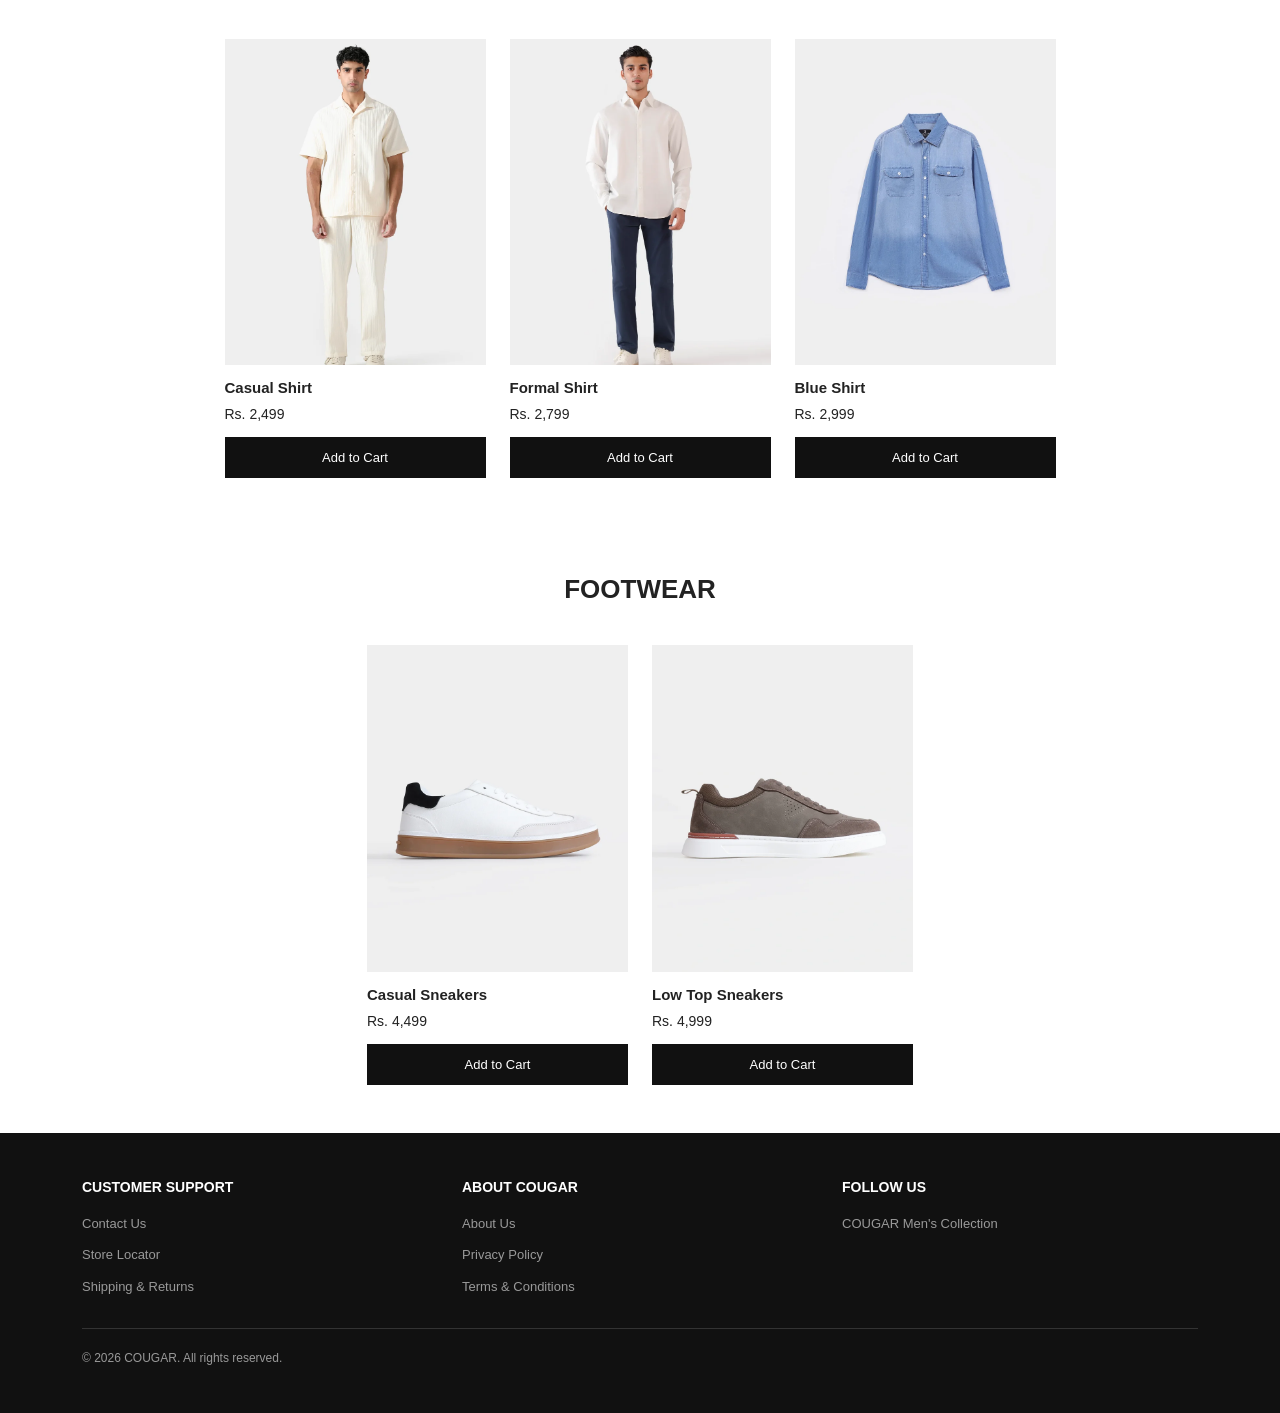
==== commit 26948328: "complete task 3 shopping cart" ====
--- a/midterm-lab-exam/index.html
+++ b/midterm-lab-exam/index.html
@@ -172,11 +172,18 @@
 
                 </ul>
 
-                <!-- Cart -->
-                <a class="cart-link" href="checkout.html"
-                   aria-label="Shopping cart">
-                    🛒 BAG
-                </a>
+                
+                <button class="cart-link" id="cart-toggle" type="button"
+                        aria-label="Shopping cart">
+                    🛒 BAG <span id="cart-count">0</span>
+                </button>
+                <div class="mini-cart" id="mini-cart" hidden>
+                    <h3>Your Cart</h3>
+                    <ul id="cart-items"></ul>
+                    <p>Total: <strong id="cart-total">Rs. 0</strong></p>
+                    <a href="checkout.html">Checkout</a>
+                </div>
+
             </div>
 
         </div>
@@ -374,5 +381,6 @@
     </div>
 </footer>
 
+<script src="script.js"></script>
 </body>
 </html>
--- a/midterm-lab-exam/style.css
+++ b/midterm-lab-exam/style.css
@@ -515,3 +515,219 @@
         padding: 8px 4px;
     }
 }
+
+
+
+/* Checkout page */
+.checkout-container {
+    max-width: 1100px;
+    padding-top: 40px;
+    padding-bottom: 50px;
+}
+
+.checkout-title {
+    font-size: 32px;
+    font-weight: 700;
+    margin-bottom: 30px;
+}
+
+.checkout-form {
+    display: grid;
+    grid-template-columns: 1fr;
+    gap: 24px;
+}
+
+.checkout-fieldset {
+    border: 1px solid #ccc;
+    padding: 24px;
+    min-width: 0;
+}
+
+.checkout-fieldset legend {
+    float: none;
+    width: auto;
+    padding: 0 8px;
+    font-size: 20px;
+    font-weight: 700;
+}
+
+.checkout-field {
+    display: grid;
+    grid-template-columns: 1fr;
+    gap: 8px;
+    margin-bottom: 20px;
+}
+
+.checkout-field label {
+    font-weight: 600;
+    font-size: 14px;
+}
+
+.checkout-field input,
+.checkout-field select {
+    width: 100%;
+    min-width: 0;
+    padding: 11px;
+    border: 1px solid #aaa;
+    border-radius: 0;
+    background-color: white;
+    font: inherit;
+}
+
+.checkout-field input:focus,
+.checkout-field select:focus {
+    outline: 2px solid hsl(200, 70%, 45%);
+    outline-offset: 1px;
+}
+
+.checkout-field input:user-invalid,
+.checkout-field select:user-invalid {
+    border: 2px solid red;
+}
+
+.error-message {
+    display: none;
+    color: red;
+    font-size: 12px;
+}
+
+.checkout-field input:user-invalid ~ .error-message,
+.checkout-field select:user-invalid ~ .error-message {
+    display: block;
+}
+
+.checkout-submit {
+    width: 100%;
+    padding: 14px;
+    border: 1px solid #111;
+    background-color: #111;
+    color: white;
+    font-weight: 600;
+    cursor: pointer;
+}
+
+.checkout-submit:hover {
+    background-color: #444;
+}
+
+/* At 680px and wider */
+@media (min-width: 680px) {
+    .checkout-form {
+        grid-template-columns: repeat(2, minmax(0, 1fr));
+        align-items: start;
+    }
+
+    .checkout-submit {
+        grid-column: 1 / -1;
+    }
+
+    .checkout-field {
+        grid-template-columns: 120px minmax(0, 1fr);
+        align-items: center;
+        column-gap: 12px;
+    }
+
+    .checkout-field .error-message {
+        grid-column: 2;
+    }
+}
+
+
+/* Cart button */
+.cart-link {
+    border: none;
+    background: transparent;
+    cursor: pointer;
+}
+
+/* Mini-cart panel */
+.mini-cart {
+    position: absolute;
+    top: 100%;
+    right: 0;
+    width: 320px;
+    max-width: 95vw;
+    padding: 20px;
+    background: white;
+    border: 1px solid #ddd;
+    box-shadow: 0 8px 20px rgba(0, 0, 0, 0.15);
+    z-index: 1100;
+}
+
+.mini-cart h3 {
+    font-size: 18px;
+    font-weight: 700;
+    margin-bottom: 15px;
+}
+
+#cart-items {
+    list-style: none;
+    padding: 0;
+    margin: 0 0 15px;
+}
+
+#cart-items li {
+    display: flex;
+    justify-content: space-between;
+    align-items: center;
+    gap: 10px;
+    padding: 10px 0;
+    border-bottom: 1px solid #eee;
+    font-size: 13px;
+}
+
+#cart-items button {
+    padding: 5px 8px;
+    border: 1px solid #111;
+    background: white;
+    cursor: pointer;
+}
+
+#cart-items button:hover {
+    background: #111;
+    color: white;
+}
+
+.mini-cart p {
+    margin: 15px 0;
+    font-size: 15px;
+}
+
+.mini-cart > a {
+    display: block;
+    padding: 10px;
+    background: #111;
+    color: white;
+    text-align: center;
+    text-decoration: none;
+}
+
+.mini-cart > a:hover {
+    background: #444;
+}
+
+/* Fix mini-cart visibility and position */
+#mini-cart[hidden] {
+    display: none !important;
+}
+
+#mini-cart:not([hidden]) {
+    display: block;
+}
+
+.main-navbar {
+    position: relative;
+}
+
+.mini-cart {
+    position: absolute;
+    top: 100%;
+    right: 0;
+    width: 320px;
+    max-width: 95vw;
+    padding: 20px;
+    background: white;
+    border: 1px solid #ddd;
+    box-shadow: 0 8px 20px rgba(0, 0, 0, 0.15);
+    z-index: 1100;
+}
